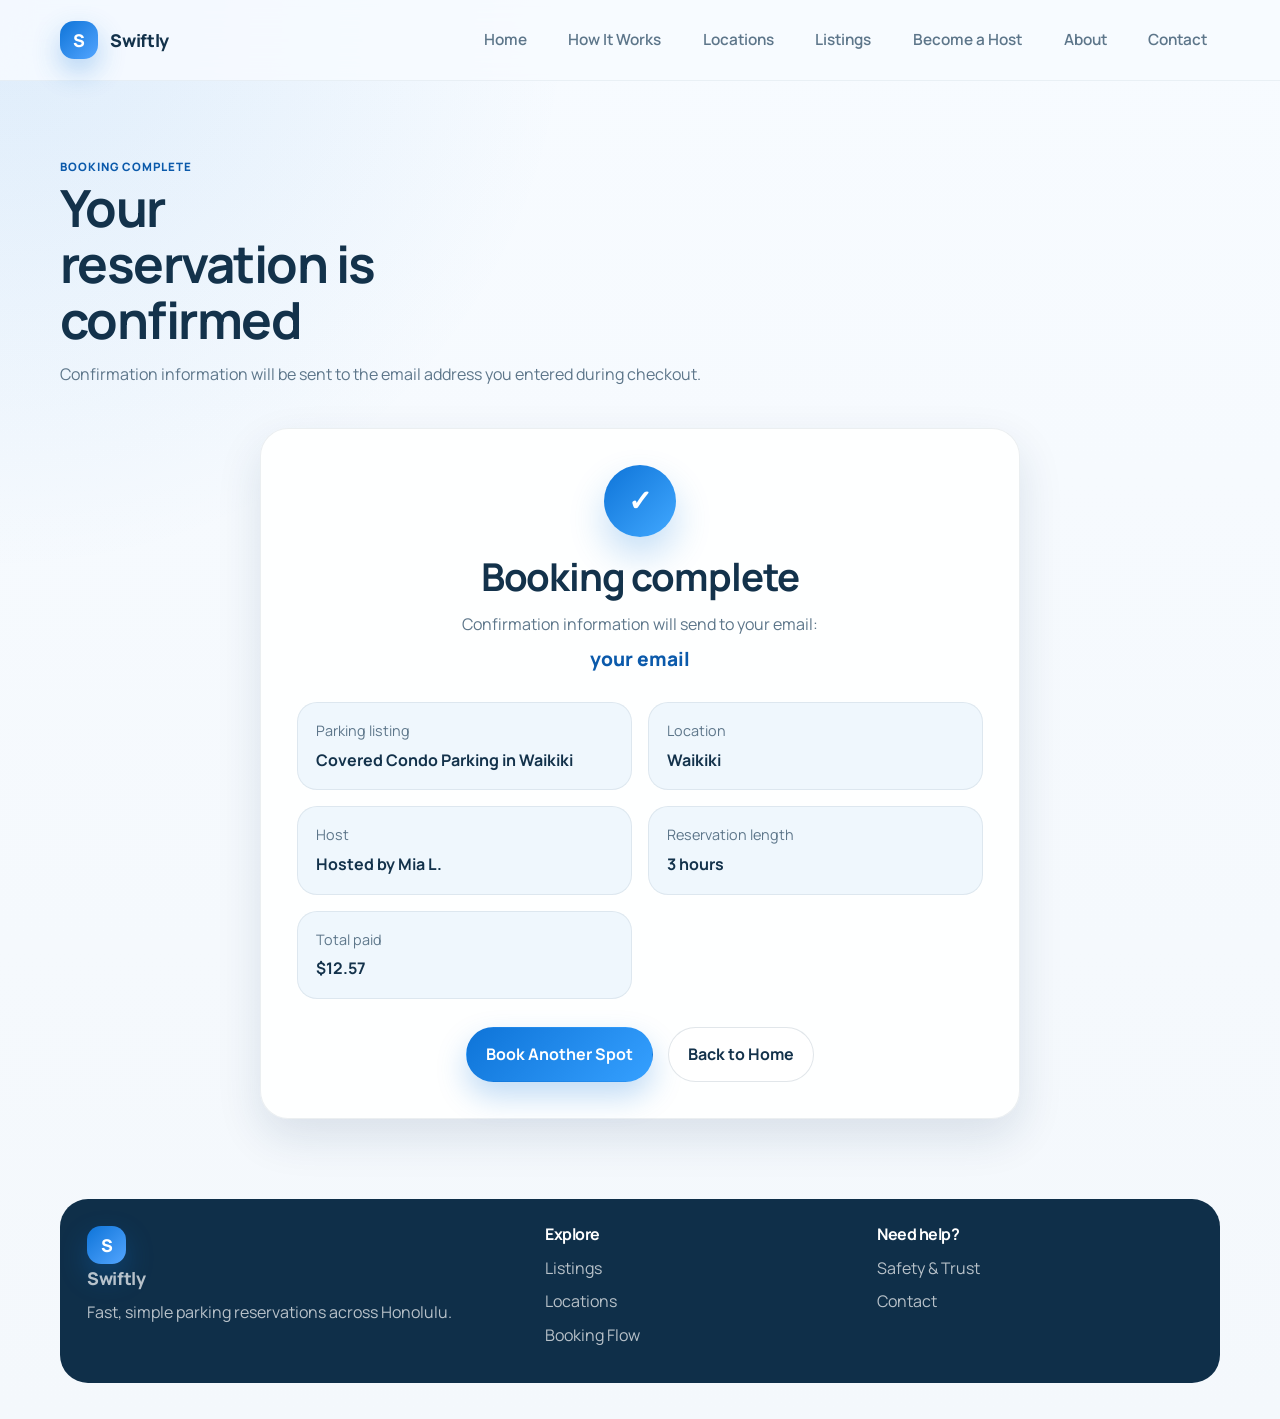
==== booking-success.html @ caf3b817 "Add booking confirmation page" ====
﻿<!DOCTYPE html>
<html lang="en">
<head>
  <meta charset="UTF-8">
  <meta name="viewport" content="width=device-width, initial-scale=1.0">
  <title>Booking Complete | Swiftly</title>
  <meta name="description" content="Booking confirmation for your Swiftly parking reservation.">
  <link rel="preconnect" href="https://fonts.googleapis.com">
  <link rel="preconnect" href="https://fonts.gstatic.com" crossorigin>
  <link href="https://fonts.googleapis.com/css2?family=Manrope:wght@400;500;600;700;800&display=swap" rel="stylesheet">
  <link rel="stylesheet" href="styles.css">
</head>
<body data-booking-success-page>
  <header class="site-header">
    <div class="container nav-shell">
      <a class="brand" href="index.html"><span class="brand-mark">S</span><span>Swiftly</span></a>
      <button class="nav-toggle" aria-label="Toggle navigation" aria-expanded="false">Menu</button>
      <nav class="site-nav" data-nav>
        <a href="index.html">Home</a>
        <a href="how-it-works.html">How It Works</a>
        <a href="locations.html">Locations</a>
        <a href="listings.html">Listings</a>
        <a href="host.html">Become a Host</a>
        <a href="about.html">About</a>
        <a href="contact.html">Contact</a>
      </nav>
    </div>
  </header>

  <main>
    <section class="page-hero success-page-hero">
      <div class="container success-hero-copy">
        <span class="eyebrow">Booking Complete</span>
        <h1>Your reservation is confirmed</h1>
        <p>Confirmation information will be sent to the email address you entered during checkout.</p>
      </div>
    </section>

    <section class="section success-section">
      <div class="container">
        <div class="success-shell surface-card">
          <div class="success-icon">✓</div>
          <h2>Booking complete</h2>
          <p class="success-email-line">Confirmation information will send to your email:</p>
          <p class="success-email" data-booking-success-email>you@example.com</p>

          <div class="success-summary-grid">
            <div class="success-summary-item">
              <span>Parking listing</span>
              <strong data-booking-success-title>Covered Condo Parking in Waikiki</strong>
            </div>
            <div class="success-summary-item">
              <span>Location</span>
              <strong data-booking-success-area>Waikiki</strong>
            </div>
            <div class="success-summary-item">
              <span>Host</span>
              <strong data-booking-success-host>Hosted by Mia L.</strong>
            </div>
            <div class="success-summary-item">
              <span>Reservation length</span>
              <strong data-booking-success-quantity>3 hours</strong>
            </div>
            <div class="success-summary-item">
              <span>Total paid</span>
              <strong data-booking-success-total>$12.57</strong>
            </div>
          </div>

          <div class="success-actions">
            <a class="button button-primary" href="listings.html">Book Another Spot</a>
            <a class="button button-secondary" href="index.html">Back to Home</a>
          </div>
        </div>
      </div>
    </section>
  </main>

  <footer class="site-footer">
    <div class="container footer-grid">
      <div>
        <a class="brand brand-footer" href="index.html"><span class="brand-mark">S</span><span>Swiftly</span></a>
        <p>Fast, simple parking reservations across Honolulu.</p>
      </div>
      <div>
        <h3>Explore</h3>
        <a href="listings.html">Listings</a>
        <a href="locations.html">Locations</a>
        <a href="booking.html">Booking Flow</a>
      </div>
      <div>
        <h3>Need help?</h3>
        <a href="safety.html">Safety &amp; Trust</a>
        <a href="contact.html">Contact</a>
      </div>
    </div>
  </footer>

  <script src="app.js"></script>
</body>
</html>
---- styles.css ----
/* Global design tokens for the Swiftly MVP */
:root {
  --bg: #f4f8fc;
  --surface: #ffffff;
  --surface-alt: #eef5fb;
  --ink: #13324b;
  --muted: #5d768a;
  --line: rgba(15, 52, 84, 0.12);
  --primary: #0e74d8;
  --primary-deep: #0b5aab;
  --accent: #d8ebff;
  --success: #0f8b6d;
  --shadow: 0 18px 45px rgba(16, 52, 88, 0.12);
  --radius-lg: 28px;
  --radius-md: 18px;
  --radius-sm: 12px;
  --container: 1160px;
}

*,
*::before,
*::after {
  box-sizing: border-box;
}

html {
  scroll-behavior: smooth;
}

body {
  margin: 0;
  font-family: "Manrope", sans-serif;
  color: var(--ink);
  background:
    radial-gradient(circle at top left, rgba(14, 116, 216, 0.11), transparent 30%),
    linear-gradient(180deg, #f7fbff 0%, var(--bg) 100%);
  line-height: 1.6;
}

img {
  max-width: 100%;
  display: block;
}

a {
  color: inherit;
  text-decoration: none;
}

button,
input,
select,
textarea {
  font: inherit;
}

.container {
  width: min(var(--container), calc(100% - 2rem));
  margin: 0 auto;
}

.site-header {
  position: sticky;
  top: 0;
  z-index: 20;
  backdrop-filter: blur(16px);
  background: rgba(247, 251, 255, 0.84);
  border-bottom: 1px solid rgba(15, 52, 84, 0.06);
}

.nav-shell {
  display: flex;
  align-items: center;
  justify-content: space-between;
  min-height: 80px;
  gap: 1rem;
}

.brand {
  display: inline-flex;
  align-items: center;
  gap: 0.75rem;
  font-weight: 800;
  font-size: 1.1rem;
  letter-spacing: -0.02em;
}

.brand-mark {
  width: 2.4rem;
  height: 2.4rem;
  display: grid;
  place-items: center;
  border-radius: 14px;
  background: linear-gradient(135deg, var(--primary) 0%, #53a5ff 100%);
  color: #fff;
  box-shadow: 0 12px 28px rgba(14, 116, 216, 0.3);
}

.site-nav {
  display: flex;
  align-items: center;
  gap: 1rem;
}

.site-nav a {
  color: var(--muted);
  font-size: 0.96rem;
  font-weight: 600;
  padding: 0.6rem 0.8rem;
  border-radius: 999px;
  transition: 0.2s ease;
}

.site-nav a:hover,
.site-nav a.active {
  color: var(--primary-deep);
  background: rgba(14, 116, 216, 0.09);
}

.nav-toggle {
  display: none;
  border: 1px solid var(--line);
  background: var(--surface);
  color: var(--ink);
  border-radius: 999px;
  padding: 0.65rem 1rem;
}

.hero,
.page-hero {
  padding: 4.5rem 0 2rem;
}

.page-hero-compact {
  padding-bottom: 1rem;
}

.hero-grid,
.split-layout,
.narrative-grid,
.dual-card-grid {
  display: grid;
  gap: 1.5rem;
}

.hero-grid {
  grid-template-columns: 1.15fr 0.85fr;
  align-items: center;
}

.eyebrow,
.mini-label,
.pill-label {
  display: inline-flex;
  align-items: center;
  gap: 0.35rem;
  color: var(--primary-deep);
  font-weight: 800;
  letter-spacing: 0.08em;
  text-transform: uppercase;
  font-size: 0.72rem;
}

.pill-label {
  padding: 0.35rem 0.7rem;
  border-radius: 999px;
  background: rgba(14, 116, 216, 0.1);
}

h1,
h2,
h3 {
  line-height: 1.1;
  letter-spacing: -0.03em;
  margin: 0 0 0.9rem;
}

h1 {
  font-size: clamp(2.5rem, 4vw, 4.8rem);
  max-width: 11ch;
}

h2 {
  font-size: clamp(1.8rem, 3vw, 3rem);
}

h3 {
  font-size: 1.2rem;
}

p {
  margin: 0 0 1rem;
  color: var(--muted);
}

.hero-text {
  max-width: 60ch;
  font-size: 1.05rem;
}

.hero-actions,
.cta-actions {
  display: flex;
  flex-wrap: wrap;
  gap: 0.9rem;
  margin: 1.6rem 0 1.8rem;
}

.button {
  display: inline-flex;
  justify-content: center;
  align-items: center;
  gap: 0.55rem;
  min-height: 3.1rem;
  padding: 0.85rem 1.2rem;
  border-radius: 999px;
  border: 1px solid transparent;
  font-weight: 700;
  transition: transform 0.2s ease, box-shadow 0.2s ease, background 0.2s ease;
}

.button:hover {
  transform: translateY(-1px);
}

.button-primary {
  background: linear-gradient(135deg, var(--primary) 0%, #35a0ff 100%);
  color: #fff;
  box-shadow: 0 14px 30px rgba(14, 116, 216, 0.26);
}

.button-secondary {
  background: var(--surface);
  color: var(--ink);
  border-color: var(--line);
}

.button-block {
  width: 100%;
}

.surface-card,
.step-card,
.faq-item {
  background: rgba(255, 255, 255, 0.88);
  border: 1px solid rgba(15, 52, 84, 0.08);
  border-radius: var(--radius-lg);
  box-shadow: var(--shadow);
}

.hero-panel,
.search-shell,
.form-card {
  padding: 1.5rem;
}

.panel-header,
.listing-preview,
.search-row,
.summary-card,
.faq-question {
  display: flex;
  align-items: center;
  justify-content: space-between;
  gap: 1rem;
}

.status-pill {
  padding: 0.45rem 0.75rem;
  border-radius: 999px;
  background: rgba(15, 139, 109, 0.12);
  color: var(--success);
  font-weight: 700;
  font-size: 0.85rem;
}

.search-preview {
  display: grid;
  gap: 0.9rem;
  margin: 1.5rem 0;
}

.search-row {
  padding: 0.95rem 1rem;
  border-radius: 16px;
  background: var(--surface-alt);
}

.search-label {
  color: var(--muted);
  font-size: 0.88rem;
}

.listing-preview {
  margin: 1rem 0 1.5rem;
  padding: 1rem;
  border-radius: 18px;
  background: linear-gradient(180deg, #f6fbff 0%, #ebf4fd 100%);
}

.price-lockup {
  text-align: right;
}

.price-lockup strong {
  display: block;
  font-size: 1.25rem;
}

.hero-stats,
.pricing-summary,
.grid,
.listing-grid,
.host-benefits {
  display: grid;
  gap: 1rem;
}

.hero-stats {
  grid-template-columns: repeat(2, minmax(0, 1fr));
}

.stat-card {
  padding: 1rem 1.1rem;
  border-radius: 20px;
  background: rgba(255, 255, 255, 0.7);
  border: 1px solid rgba(15, 52, 84, 0.08);
}

.stat-card strong {
  display: block;
  margin-bottom: 0.35rem;
}

.section {
  padding: 2rem 0 4rem;
}

.section-soft {
  background: linear-gradient(180deg, rgba(224, 239, 252, 0.35), rgba(224, 239, 252, 0.12));
}

.section-heading {
  max-width: 52rem;
  margin-bottom: 2rem;
}

.section-heading-row {
  display: flex;
  align-items: end;
  justify-content: space-between;
  gap: 1rem;
  max-width: none;
}

.section-heading-left {
  margin-bottom: 1.5rem;
}

.three-up,
.pricing-summary,
.listing-grid {
  grid-template-columns: repeat(3, minmax(0, 1fr));
}

.feature-card,
.summary-card,
.listing-card,
.journey-card,
.narrative-card {
  padding: 1.4rem;
}

.feature-icon,
.step-number,
.mini-step span {
  width: 2.5rem;
  height: 2.5rem;
  display: inline-grid;
  place-items: center;
  border-radius: 14px;
  background: rgba(14, 116, 216, 0.12);
  color: var(--primary-deep);
  font-weight: 800;
  margin-bottom: 1rem;
}

.steps-grid {
  display: grid;
  grid-template-columns: repeat(3, minmax(0, 1fr));
  gap: 1rem;
}

.step-card {
  padding: 1.5rem;
}

.split-layout {
  grid-template-columns: 1fr 0.9fr;
  align-items: start;
}

.check-list {
  list-style: none;
  padding: 0;
  margin: 1.5rem 0 0;
  display: grid;
  gap: 0.9rem;
}

.check-list li {
  padding-left: 1.6rem;
  position: relative;
  color: var(--ink);
}

.check-list li::before {
  content: "";
  position: absolute;
  top: 0.55rem;
  left: 0;
  width: 0.7rem;
  height: 0.7rem;
  border-radius: 50%;
  background: var(--primary);
}

.quote-card {
  padding: 1.6rem;
}

blockquote {
  margin: 0 0 1rem;
  font-size: 1.18rem;
  color: var(--ink);
}

.text-link {
  color: var(--primary-deep);
  font-weight: 700;
}

.cta-band {
  padding-top: 0;
}

.cta-shell {
  display: flex;
  justify-content: space-between;
  align-items: center;
  gap: 1rem;
  padding: 1.8rem;
  border-radius: 30px;
  color: #fff;
  background: linear-gradient(135deg, #0c5daa 0%, #0f87f5 50%, #55b4ff 100%);
  box-shadow: 0 20px 48px rgba(12, 93, 170, 0.28);
}

.cta-shell p,
.cta-shell .eyebrow {
  color: rgba(255, 255, 255, 0.82);
}

.dual-card-grid,
.narrative-grid {
  grid-template-columns: repeat(2, minmax(0, 1fr));
}

.mini-steps {
  display: grid;
  gap: 1rem;
}

.mini-step {
  display: grid;
  grid-template-columns: auto 1fr;
  gap: 1rem;
  align-items: start;
}

.search-form,
.stacked-form {
  display: grid;
  gap: 1rem;
}

.search-form {
  grid-template-columns: 1.3fr 1fr 1fr auto;
  align-items: end;
}

.form-field {
  display: grid;
  gap: 0.45rem;
}

.form-field label {
  font-weight: 700;
  color: var(--ink);
}

.form-field input,
.form-field select,
.form-field textarea {
  width: 100%;
  padding: 0.92rem 1rem;
  border-radius: 16px;
  border: 1px solid var(--line);
  background: #fbfdff;
  color: var(--ink);
}

.form-field input:focus,
.form-field select:focus,
.form-field textarea:focus {
  outline: 2px solid rgba(14, 116, 216, 0.18);
  border-color: rgba(14, 116, 216, 0.3);
}

.suggested-tags {
  margin-top: 1rem;
  display: flex;
  flex-wrap: wrap;
  gap: 0.7rem;
  align-items: center;
}

.tag-button {
  border: 0;
  padding: 0.65rem 0.9rem;
  border-radius: 999px;
  background: rgba(14, 116, 216, 0.09);
  color: var(--primary-deep);
  font-weight: 700;
  cursor: pointer;
}

.listing-card {
  display: flex;
  flex-direction: column;
  gap: 1rem;
}

.listing-card-header {
  display: flex;
  justify-content: space-between;
  gap: 1rem;
}

.listing-badge {
  display: inline-flex;
  align-items: center;
  padding: 0.35rem 0.7rem;
  border-radius: 999px;
  background: rgba(15, 139, 109, 0.1);
  color: var(--success);
  font-size: 0.82rem;
  font-weight: 700;
}

.listing-meta {
  display: flex;
  flex-wrap: wrap;
  gap: 0.75rem;
  color: var(--muted);
  font-size: 0.92rem;
}

.listing-price {
  font-size: 1.45rem;
  font-weight: 800;
  color: var(--primary-deep);
}

.form-note {
  min-height: 1.2rem;
  margin-bottom: 0;
  color: var(--success);
  font-weight: 700;
}

.faq-list {
  display: grid;
  gap: 1rem;
}

.faq-question {
  width: 100%;
  border: 0;
  background: transparent;
  padding: 1.25rem 1.4rem;
  cursor: pointer;
  font-weight: 800;
  color: var(--ink);
  text-align: left;
}

.faq-question::after {
  content: "+";
  font-size: 1.2rem;
  color: var(--primary-deep);
}

.faq-item.is-open .faq-question::after {
  content: "-";
}

.faq-answer {
  display: none;
  padding: 0 1.4rem 1.3rem;
}

.faq-item.is-open .faq-answer {
  display: block;
}

.site-footer {
  padding: 1rem 0 2.2rem;
}

.footer-grid {
  display: grid;
  grid-template-columns: 1.4fr 1fr 1fr;
  gap: 1rem;
  padding: 1.7rem;
  border-radius: 28px;
  background: #0f2f49;
  color: rgba(255, 255, 255, 0.86);
}

.footer-grid p,
.footer-grid a {
  color: rgba(255, 255, 255, 0.7);
}

.footer-grid h3 {
  font-size: 1rem;
  margin-bottom: 0.75rem;
  color: #fff;
}

.footer-grid a {
  display: block;
  margin-bottom: 0.5rem;
}

.brand-footer {
  color: #fff;
  margin-bottom: 0.8rem;
}

@media (max-width: 980px) {
  .hero-grid,
  .split-layout,
  .dual-card-grid,
  .narrative-grid,
  .three-up,
  .pricing-summary,
  .listing-grid,
  .steps-grid,
  .footer-grid,
  .hero-stats,
  .search-form {
    grid-template-columns: 1fr;
  }

  .cta-shell,
  .section-heading-row {
    flex-direction: column;
    align-items: start;
  }

  h1 {
    max-width: none;
  }
}

@media (max-width: 760px) {
  .nav-toggle {
    display: inline-flex;
  }

  .site-nav {
    position: absolute;
    top: calc(100% + 0.4rem);
    left: 1rem;
    right: 1rem;
    display: none;
    flex-direction: column;
    align-items: stretch;
    padding: 0.85rem;
    border-radius: 22px;
    background: rgba(255, 255, 255, 0.98);
    border: 1px solid rgba(15, 52, 84, 0.08);
    box-shadow: var(--shadow);
  }

  .site-nav.is-open {
    display: flex;
  }

  .hero,
  .page-hero {
    padding-top: 3.5rem;
  }

  .section {
    padding: 1.4rem 0 3rem;
  }

  .container {
    width: min(var(--container), calc(100% - 1.25rem));
  }
}

/* Host page enhancements */
.host-hero {
  padding-bottom: 3rem;
}

.host-hero-grid {
  align-items: stretch;
}

.host-hero-metrics {
  display: grid;
  grid-template-columns: repeat(2, minmax(0, 1fr));
  gap: 1rem;
}

.host-highlight-card {
  display: grid;
  gap: 1.1rem;
  padding: 1.6rem;
  background: linear-gradient(180deg, rgba(255, 255, 255, 0.94), rgba(235, 244, 253, 0.92));
}

.host-highlight-list {
  display: grid;
  gap: 0.9rem;
}

.host-highlight-item {
  padding: 1rem;
  border-radius: 18px;
  background: rgba(14, 116, 216, 0.07);
}

.host-highlight-item strong,
.earnings-figure,
.calculator-value {
  display: block;
  color: var(--primary-deep);
  font-weight: 800;
}

.host-trust-pill-row {
  display: flex;
  flex-wrap: wrap;
  gap: 0.75rem;
}

.host-steps-grid,
.host-benefits-grid,
.earnings-grid {
  grid-template-columns: repeat(4, minmax(0, 1fr));
}

.earnings-grid {
  display: grid;
  gap: 1rem;
  margin-bottom: 1rem;
}

.earnings-card {
  padding: 1.4rem;
}

.earnings-figure {
  font-size: 1.6rem;
  margin: 1rem 0 0.3rem;
}

.calculator-panel {
  display: grid;
  gap: 1.2rem;
  padding: 1.5rem;
}

.calculator-grid {
  display: grid;
  grid-template-columns: 1.4fr auto;
  gap: 1rem;
  align-items: center;
}

.calculator-grid span {
  color: var(--muted);
}

.calculator-value {
  font-size: 1.2rem;
  text-align: right;
}

.trust-layout {
  align-items: center;
}

.trust-card-stack {
  display: grid;
  gap: 1rem;
}

.trust-card {
  padding: 1.4rem;
}

.application-shell {
  display: grid;
  grid-template-columns: 0.82fr 1.18fr;
  gap: 1.5rem;
  align-items: start;
}

.application-copy {
  display: grid;
  gap: 1rem;
}

.application-notes {
  padding: 1.4rem;
}

.compact-check-list {
  margin-top: 1rem;
}

.host-form-card {
  padding: 1.6rem;
}

.host-application-form {
  gap: 1.15rem;
}

.form-grid-two {
  display: grid;
  grid-template-columns: repeat(2, minmax(0, 1fr));
  gap: 1rem;
}

@media (max-width: 980px) {
  .host-hero-metrics,
  .host-steps-grid,
  .host-benefits-grid,
  .earnings-grid,
  .application-shell,
  .form-grid-two,
  .calculator-grid {
    grid-template-columns: 1fr;
  }

  .calculator-value {
    text-align: left;
  }
}

.host-form-helper {
  margin-bottom: 0;
  font-size: 0.92rem;
  color: var(--muted);
}

/* Image sections */
.section-image-strip {
  padding-top: 0;
}

.image-strip-tight {
  padding-bottom: 2rem;
}

.image-feature-shell {
  display: grid;
  grid-template-columns: 0.9fr 1.1fr;
  gap: 1.5rem;
  align-items: center;
  padding: 1.6rem;
}

.image-feature-reverse {
  grid-template-columns: 1.05fr 0.95fr;
}

.image-feature-copy {
  max-width: 34rem;
}

.image-frame {
  border-radius: 26px;
  overflow: hidden;
  background: linear-gradient(180deg, #ffffff 0%, #eef6ff 100%);
  border: 1px solid rgba(15, 52, 84, 0.08);
}

.image-frame img {
  width: 100%;
  height: auto;
}

.image-frame-large img {
  min-height: 280px;
  object-fit: cover;
}

@media (max-width: 980px) {
  .image-feature-shell,
  .image-feature-reverse {
    grid-template-columns: 1fr;
  }
}

.listing-card {
  overflow: hidden;
  padding: 0;
}

.listing-card-media {
  aspect-ratio: 16 / 10;
  background: linear-gradient(180deg, #f8fbff 0%, #e7f2fd 100%);
  border-bottom: 1px solid rgba(15, 52, 84, 0.08);
}

.listing-card-media img {
  width: 100%;
  height: 100%;
  object-fit: cover;
  display: block;
}

.listing-card > :not(.listing-card-media) {
  padding-left: 1.4rem;
  padding-right: 1.4rem;
}

.listing-card > .listing-card-header:first-of-type {
  padding-top: 1.2rem;
}

.listing-card > .listing-card-header:last-child {
  padding-bottom: 1.4rem;
}

.listing-card > p,
.listing-card > .listing-meta {
  margin-left: 1.4rem;
  margin-right: 1.4rem;
}

.home-listing-grid {
  margin-top: 0.5rem;
}

.listing-card h3 {
  margin-bottom: 0.45rem;
}

.listing-card-footer {
  align-items: end;
}

.listing-meta {
  gap: 0.6rem;
}

.listing-meta-chip {
  display: inline-flex;
  align-items: center;
  padding: 0.38rem 0.72rem;
  border-radius: 999px;
  background: rgba(14, 116, 216, 0.09);
  color: var(--primary-deep);
  font-weight: 700;
}

.listing-meta-host {
  background: rgba(15, 52, 84, 0.08);
  color: var(--ink);
}

.listing-price-note {
  display: block;
  margin-top: 0.2rem;
  font-size: 0.85rem;
  color: var(--muted);
}

.page-link-grid,
.info-grid,
.dashboard-metrics {
  display: grid;
  gap: 1rem;
}

.page-link-grid {
  grid-template-columns: repeat(5, minmax(0, 1fr));
}

.info-grid,
.dashboard-metrics {
  grid-template-columns: repeat(3, minmax(0, 1fr));
}

.page-link-card,
.info-card,
.detail-card {
  padding: 1.4rem;
}

.page-link-card h3,
.info-card h2,
.detail-card h2 {
  margin-bottom: 0.6rem;
}

@media (max-width: 980px) {
  .page-link-grid,
  .info-grid,
  .dashboard-metrics {
    grid-template-columns: 1fr;
  }
}

.checkout-page-hero {
  padding-bottom: 1rem;
}

.checkout-section {
  padding-top: 0.5rem;
}

.checkout-shell {
  display: grid;
  grid-template-columns: 1.2fr 0.8fr;
  gap: 0;
  overflow: hidden;
  padding: 0;
}

.checkout-form-panel,
.checkout-summary-panel {
  padding: 2rem;
}

.checkout-form-panel {
  border-right: 1px solid rgba(15, 52, 84, 0.08);
}

.checkout-steps {
  display: flex;
  flex-wrap: wrap;
  gap: 0.6rem;
  margin-bottom: 1.5rem;
}

.checkout-step {
  padding: 0.48rem 0.8rem;
  border-radius: 999px;
  background: rgba(15, 52, 84, 0.06);
  color: var(--muted);
  font-weight: 700;
  font-size: 0.9rem;
}

.checkout-step.active {
  background: rgba(14, 116, 216, 0.12);
  color: var(--primary-deep);
}

.checkout-form {
  display: grid;
  gap: 1rem;
}

.checkout-input-grid {
  display: grid;
  grid-template-columns: repeat(2, minmax(0, 1fr));
  gap: 1rem;
}

.checkout-input-grid-wide {
  grid-template-columns: repeat(3, minmax(0, 1fr));
}

.checkout-payment-block {
  display: grid;
  gap: 1rem;
  padding-top: 0.5rem;
}

.checkout-summary-panel {
  background: linear-gradient(180deg, #f9fcff 0%, #eef6ff 100%);
  display: grid;
  gap: 1.25rem;
}

.checkout-summary-card {
  display: grid;
  gap: 1rem;
}

.checkout-summary-media {
  border-radius: 22px;
  overflow: hidden;
  background: #fff;
  border: 1px solid rgba(15, 52, 84, 0.08);
}

.checkout-summary-media img {
  width: 100%;
  display: block;
  aspect-ratio: 16 / 10;
  object-fit: cover;
}

.checkout-summary-content h2 {
  font-size: 1.5rem;
  margin-bottom: 0.5rem;
}

.checkout-summary-content p {
  margin-bottom: 0.5rem;
}

.checkout-summary-note {
  margin-top: 0.85rem;
  color: var(--ink);
  font-weight: 600;
}

.checkout-pricing-list {
  display: grid;
  gap: 0.85rem;
  padding: 1.2rem;
  border-radius: 22px;
  background: rgba(255, 255, 255, 0.8);
  border: 1px solid rgba(15, 52, 84, 0.08);
}

.checkout-pricing-row {
  display: flex;
  justify-content: space-between;
  gap: 1rem;
  color: var(--muted);
}

.checkout-pricing-row strong {
  color: var(--ink);
}

.checkout-pricing-total {
  padding-top: 0.75rem;
  border-top: 1px solid rgba(15, 52, 84, 0.08);
  font-size: 1.05rem;
}

.checkout-note-text {
  margin-bottom: 0;
  font-size: 0.92rem;
}

@media (max-width: 980px) {
  .checkout-shell {
    grid-template-columns: 1fr;
  }

  .checkout-form-panel {
    border-right: 0;
    border-bottom: 1px solid rgba(15, 52, 84, 0.08);
  }

  .checkout-input-grid,
  .checkout-input-grid-wide {
    grid-template-columns: 1fr;
  }
}
.checkout-helper-text {
  margin: 0;
  font-size: 0.9rem;
  color: var(--muted);
}

.success-page-hero {
  padding-bottom: 1rem;
}

.success-section {
  padding-top: 0.5rem;
}

.success-shell {
  max-width: 760px;
  margin: 0 auto;
  padding: 2.25rem;
  text-align: center;
}

.success-icon {
  width: 4.5rem;
  height: 4.5rem;
  margin: 0 auto 1.2rem;
  display: grid;
  place-items: center;
  border-radius: 50%;
  background: linear-gradient(135deg, #0e74d8 0%, #41a8ff 100%);
  color: #fff;
  font-size: 1.8rem;
  font-weight: 800;
  box-shadow: 0 18px 36px rgba(14, 116, 216, 0.24);
}

.success-email-line {
  margin-bottom: 0.35rem;
}

.success-email {
  margin-bottom: 1.5rem;
  color: var(--primary-deep);
  font-size: 1.2rem;
  font-weight: 800;
}

.success-summary-grid {
  display: grid;
  grid-template-columns: repeat(2, minmax(0, 1fr));
  gap: 1rem;
  margin: 1.75rem 0;
  text-align: left;
}

.success-summary-item {
  padding: 1rem 1.1rem;
  border-radius: 20px;
  background: rgba(14, 116, 216, 0.06);
  border: 1px solid rgba(15, 52, 84, 0.08);
}

.success-summary-item span {
  display: block;
  margin-bottom: 0.35rem;
  color: var(--muted);
  font-size: 0.9rem;
}

.success-summary-item strong {
  color: var(--ink);
}

.success-actions {
  display: flex;
  justify-content: center;
  flex-wrap: wrap;
  gap: 0.9rem;
}

@media (max-width: 760px) {
  .success-shell {
    padding: 1.6rem;
  }

  .success-summary-grid {
    grid-template-columns: 1fr;
  }
}
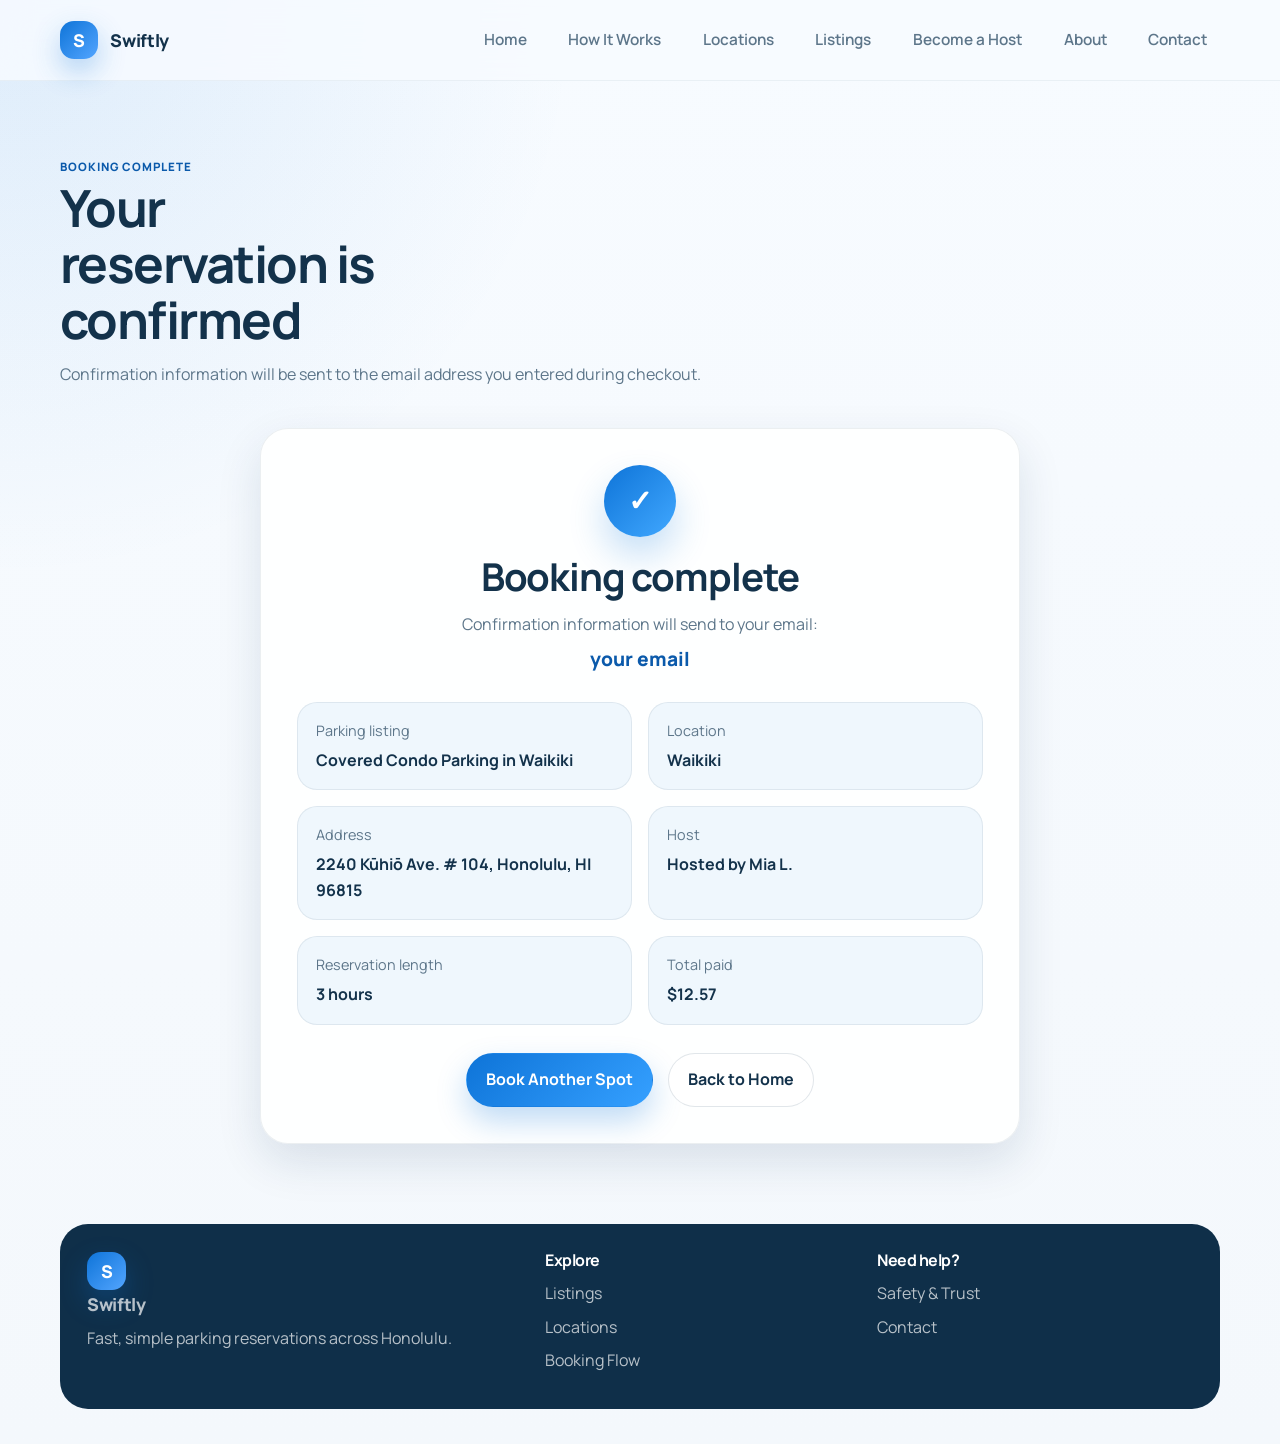
==== commit 4584a80c: "Add listing addresses across booking flow" ====
--- a/booking-success.html
+++ b/booking-success.html
@@ -54,6 +54,10 @@
               <strong data-booking-success-area>Waikiki</strong>
             </div>
             <div class="success-summary-item">
+              <span>Address</span>
+              <strong data-booking-success-address>2240 Kūhiō Ave. # 104, Honolulu, HI 96815</strong>
+            </div>
+            <div class="success-summary-item">
               <span>Host</span>
               <strong data-booking-success-host>Hosted by Mia L.</strong>
             </div>
@@ -99,3 +103,6 @@
   <script src="app.js"></script>
 </body>
 </html>
+
+
+
--- a/styles.css
+++ b/styles.css
@@ -1,4 +1,4 @@
-/* Global design tokens for the Swiftly MVP */
+﻿/* Global design tokens for the Swiftly MVP */
 :root {
   --bg: #f4f8fc;
   --surface: #ffffff;
@@ -963,7 +963,14 @@
 }
 
 .listing-card h3 {
-  margin-bottom: 0.45rem;
+  margin-bottom: 0.35rem;
+}
+
+.listing-address {
+  margin: 0;
+  color: var(--muted);
+  font-size: 0.9rem;
+  line-height: 1.45;
 }
 
 .listing-card-footer {
@@ -1273,3 +1280,12 @@
     grid-template-columns: 1fr;
   }
 }
+
+
+
+.checkout-address {
+  margin-bottom: 0.5rem;
+  color: var(--muted);
+  line-height: 1.5;
+}
+
